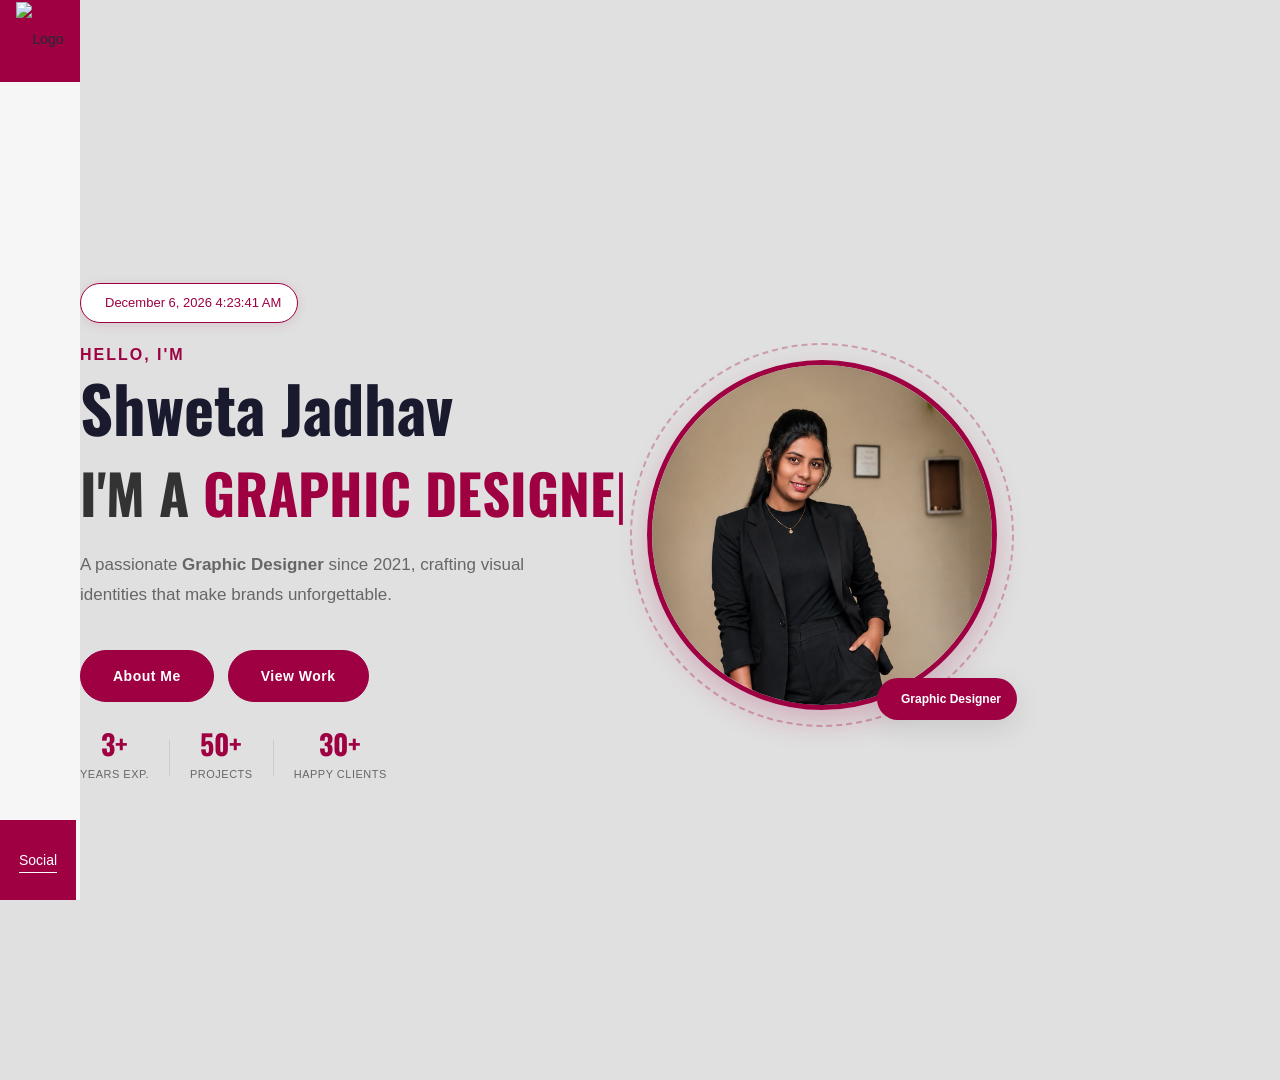
==== index.html @ 6182f6b3 "Update portfolio to v2.0 design" ====
<!DOCTYPE html>
<html lang="en">

<head>
    <meta charset="utf-8">
    <meta name="viewport" content="width=device-width, initial-scale=1">
    <title>Shweta Jadhav | Graphic Designer</title>
    <meta name="description" content="Shweta Jadhav - Professional Graphic Designer specializing in logo design, branding, and print materials. Based in Pune, Maharashtra.">

    <!-- Bootstrap -->
    <link rel="stylesheet" href="css/bootstrap.min.css">

    <!-- Font Awesome -->
    <link rel="stylesheet" href="css/fontawesome.min.css">

    <!-- Default -->
    <link rel="stylesheet" href="css/default.css">

    <!-- Style -->
    <link rel="stylesheet" href="css/style.css">

    <!-- v2 enhancements -->
    <link rel="stylesheet" href="css/v2.css">
</head>

<body>

    <div id="main-wrapper">
        <header>
            <!-- Side Nav Start -->
            <nav class="side-nav">
               
                <div class="container">
                         <!-- Logo Btn Start -->
                         <div class="logo-btn">
                            <!-- Logo Start -->
                            <div class="logo">
                                <a href="index.html"><img src="img/logo/logo2.png" alt="Logo"></a>
                            </div>
                            <!-- Logo End -->
                            <!-- Manu Btn Start -->
                            <button class="manu-btn" id="menuToggle" aria-label="Toggle menu">
                                <span></span>
                                <span></span>
                                <span></span>
                            </button>
                            <!-- Manu Btn End -->
                        </div>
                        <!-- Logo Btn End -->
                    <!-- Main Manu Start -->
                    <div class="main-manu">
                        <div class="overlay"></div>
                        <ul>
                            <li>
                                <a href="index.html" class="active" title="Home"><i class="fas fa-home"></i>
                                    <span>Home</span>
                                </a>
                            </li>
                            <li>
                                <a href="portfolio.html" title="Portfolio"><i class="fas fa-briefcase"></i>
                                    <span>Portfolio</span>
                                </a>
                            </li>
                            <li>
                                <a href="about.html" title="About"><i class="fas fa-file-invoice"></i>
                                    <span>About</span>
                                </a>
                            </li>
                        
                            <li>
                                <a href="services.html" title="Services"><i class="fas fa-th"></i>
                                    <span>Services</span>
                                </a>
                            </li>
                        
                            <li>
                                <a href="contact.html" title="Contact"><i class="fas fa-phone-alt"></i>
                                    <span>Contact</span>
                                </a>
                            </li>
                        </ul>
                    </div>
                    <!-- Main Manu End -->
                    <!-- Social Item Start -->
                    <div class="social-item">
                        <span class="social-title">Social</span>
                        <ul>
                            <li><a href="https://www.linkedin.com" target="_blank" title="LinkedIn"><i class="fab fa-linkedin-in"></i></a></li>
                            <li><a href="https://www.pinterest.com" target="_blank" title="Pinterest"><i class="fab fa-pinterest-p"></i></a></li>
                            <li><a href="https://www.behance.net/shwetajadhav11" target="_blank" title="Behance"><i class="fab fa-behance"></i></a></li>
                            <li><a href="https://www.facebook.com" target="_blank" title="Facebook"><i class="fab fa-facebook-f"></i></a></li>
                        </ul>
                    </div>
                    <!-- Social Item End -->
                </div>
            </nav>
            <!-- Side Nav End -->
        </header>
        <main>
            <!-- Banner Start -->
            <section class="banner">
                <div class="container">
                    <div class="row align-items-center">
                        <div class="col-lg-7 order-last order-lg-first">
                            <div class="banner-text v2-banner-text">
                                <!-- Live date/time -->
                                <div class="v2-datetime-badge">
                                    <i class="far fa-clock"></i>
                                    <span id="dateTime"></span>
                                </div>
                                <p class="v2-greeting">Hello, I'm</p>
                                <h1 class="v2-name">Shweta Jadhav</h1>
                                <h2 class="v2-tagline">
                                    I'm a <span id="typed-text" class="v2-typed"></span><span class="v2-cursor">|</span>
                                </h2>
                                <p class="des-text v2-desc">
                                    A passionate <strong>Graphic Designer</strong> since 2021, crafting visual identities that make brands unforgettable.
                                </p>
                                <div class="v2-hero-btns">
                                    <a href="about.html" class="btn-anime v2-btn-primary">About Me</a>
                                    <a href="portfolio.html" class="btn-anime v2-btn-primary">View Work</a>
                                </div>
                                <!-- Quick Stats -->
                                <div class="v2-stats">
                                    <div class="v2-stat">
                                        <span class="v2-stat-num">3+</span>
                                        <span class="v2-stat-label">Years Exp.</span>
                                    </div>
                                    <div class="v2-stat-divider"></div>
                                    <div class="v2-stat">
                                        <span class="v2-stat-num">50+</span>
                                        <span class="v2-stat-label">Projects</span>
                                    </div>
                                    <div class="v2-stat-divider"></div>
                                    <div class="v2-stat">
                                        <span class="v2-stat-num">30+</span>
                                        <span class="v2-stat-label">Happy Clients</span>
                                    </div>
                                </div>
                            </div>
                        </div>
                        <div class="col-lg-4 order-first order-lg-last offset-lg-1">
                            <div class="v2-profile-wrapper">
                                <div class="v2-profile-ring"></div>
                                <div class="banner-profile">
                                    <img src="img/home/shweta-about-image.png" alt="Shweta Jadhav - Graphic Designer">
                                </div>
                                <div class="v2-profile-badge">
                                    <i class="fas fa-paint-brush"></i>
                                    <span>Graphic Designer</span>
                                </div>
                            </div>
                        </div>
                    </div>
                </div>
            </section>
            <!-- Banner End -->
        </main>
    </div>

    <!-- jQuery -->
    <script src="js/vendor/jquery-3.5.1.min.js"></script>

    <!-- Bootstrap -->
    <script src="js/vendor/bootstrap.min.js"></script>

    <!-- Popper -->
    <script src="js/vendor/popper.min.js"></script>

    <script>
    // Live Date/Time
    function updateDateTime() {
        const now = new Date();
        const options = { day: 'numeric', month: 'long', year: 'numeric' };
        const date = now.toLocaleDateString('en-US', options);
        const time = now.toLocaleTimeString('en-US');
        document.getElementById('dateTime').textContent = date + ' ' + time;
    }
    updateDateTime();
    setInterval(updateDateTime, 1000);

    // Typing Effect
    const roles = ['Graphic Designer', 'Brand Strategist', 'Logo Creator', 'Visual Artist'];
    let roleIndex = 0;
    let charIndex = 0;
    let isDeleting = false;
    const typedEl = document.getElementById('typed-text');

    function typeEffect() {
        const current = roles[roleIndex];
        if (isDeleting) {
            typedEl.textContent = current.substring(0, charIndex - 1);
            charIndex--;
        } else {
            typedEl.textContent = current.substring(0, charIndex + 1);
            charIndex++;
        }

        if (!isDeleting && charIndex === current.length) {
            setTimeout(() => { isDeleting = true; }, 1800);
        } else if (isDeleting && charIndex === 0) {
            isDeleting = false;
            roleIndex = (roleIndex + 1) % roles.length;
        }

        const speed = isDeleting ? 60 : 110;
        setTimeout(typeEffect, speed);
    }
    typeEffect();

    // Entrance animations
    document.addEventListener('DOMContentLoaded', () => {
        document.querySelectorAll('.v2-banner-text > *').forEach((el, i) => {
            el.style.opacity = '0';
            el.style.transform = 'translateY(24px)';
            el.style.transition = `opacity 0.6s ease ${i * 0.1}s, transform 0.6s ease ${i * 0.1}s`;
            setTimeout(() => {
                el.style.opacity = '1';
                el.style.transform = 'translateY(0)';
            }, 100 + i * 100);
        });
    });
    </script>

</body>
</html>
---- css/style.css ----
@charset "utf-8";


/* Google Fonts */

@import url('https://fonts.googleapis.com/css2?family=Oswald:wght@300;400;500;700&amp;family=Poppins:wght@300;400;500;600;700&amp;display=swap');
html {
    overflow-x: hidden;
    padding: 0px;
    margin: 0px
}

body {
    margin: 0;
    padding: 0;
    font-family: 'Poppins', sans-serif;
    font-size: 14px;
    line-height: 26px;
    letter-spacing: 0px;
    word-spacing: 0px;
    word-wrap: break-word;
    background: #E0E0E0;
}

h1,
h2,
h3,
h4,
h5,
h6 {
    margin: 0;
    padding: 0;
    font-family: 'Poppins', sans-serif;
    color: #141414;
}

h1 {
    font-size: 54px;
    line-height: 66px;
}

h2 {
    font-size: 40px;
    line-height: 48px;
}

h3 {
    font-size: 32px;
    line-height: 42px;
}

h4 {
    font-size: 24px;
    line-height: 34px;
}

h5 {
    font-size: 20px;
    line-height: 30px;
}

h6 {
    font-size: 18px;
    line-height: 28px;
    color: #292929;
}

p {
    font-family: 'Poppins', sans-serif;
    font-size: 14px;
    font-weight: 400;
    margin: 0;
    padding: 0;
    line-height: 27px;
    color: #292929;
}

ul,
ol {
    margin: 0;
    padding: 0;
}

ul li,
ol li {
    list-style: none;
}

a,
button,
.btn,
ol li a,
ul li a {
    letter-spacing: 0;
    text-decoration: none;
    outline: none !important;
    cursor: pointer;
    color: #1E2C34;
    -webkit-transition: all 0.4s ease;
    -moz-transition: all 0.4s ease;
    transition: all 0.4s ease;
}




a:focus,
a:hover,
.btn:focus,
.btn:hover,
ol li a:focus,
ol li a:hover,
ul li a:focus,
ul li a:hover {
    outline: none !important;
    text-decoration: none;
    color: #1E2C34;
}

.btn,
.btn:focus,
input,
input:focus {
    outline: none !important;
    -webkit-box-shadow: 0 0 0 .0em rgba(0, 123, 255, .25) !important;
    box-shadow: 0 0 0 .0em rgba(0, 123, 255, .25) !important;
}

::-moz-selection {
    background: #93D681;
    color: #FFFFFF;
    text-shadow: none;
}

::selection {
    background: #93D681;
    color: #FFFFFF;
    text-shadow: none;
}

::-moz-selection {
    background: #93D681;
    color: #FFFFFF;
    text-shadow: none;
}

::-webkit-input-placeholder {
    color: rgb(182, 149, 149);
}

::-moz-placeholder {
    color: #6F6F6F;
    opacity: 1;
}

:-ms-input-placeholder {
    color: #6F6F6F;
}

::-ms-input-placeholder {
    color: #6F6F6F;
}

::placeholder {
    color: #6F6F6F;
}

.nicescroll-rails {
    width: 10px !important;
    opacity: 0.7 !important;
    border: 0px solid #FFFFFF !important;
    background: #F0F0F0 !important;
    -webkit-transition: all 0.2s ease;
    -moz-transition: all 0.2s ease;
    transition: all 0.2s ease;
    -webkit-transition-delay: 0.7s;
    -moz-transition-delay: 0.7s;
    transition-delay: 0.7s;
}

.nicescroll-rails .nicescroll-cursors {
    width: 100% !important;
    opacity: 1 !important;
    border: 0 !important;
    border-radius: 0px !important;
    background: #85DB6D !important;
}

.nicescroll-rails:hover {
    width: 14px !important;
    -webkit-transition-delay: 0s;
    -moz-transition-delay: 0s;
    transition-delay: 0s;
}

.nicescroll-rails .nicescroll-cursors:hover {
    background: #9e0042 !important;
}

.banner-bg,
.banner-bg-fixed {
    width: 100%;
    height: 100vh;
    background-repeat: no-repeat;
    background-size: cover;
}

.banner-bg-fixed {
    background-attachment: fixed !important;
}

.content-center,
.content-left,
.content-right {
    display: -webkit-box;
    display: flex;
    -webkit-box-align: center;
    align-items: center;
    -webkit-box-pack: center;
    justify-content: center;
}

.content-top-center {
    display: -webkit-box;
    display: flex;
    -webkit-box-align: center;
    align-items: center;
}

.content-left {
    -webkit-box-pack: start;
    justify-content: start;
}

.content-right {
    -webkit-box-pack: end;
    justify-content: end;
}

span.green {
    color: #9e0042;
}

h6.space-caps {
    font-weight: 400;
    text-transform: uppercase;
    letter-spacing: 1px;
}

p.des-text {
    font-size: 17px;
    line-height: 30px;
}

section {
    padding: 30px 0px;
}

section .title h2 {
    font-weight: 700;
    color: #292929;
    margin-bottom: 30px;
}

a.btn-anime {
    display: inline-block;
    position: relative;
    font-size: 15px;
    font-weight: 500;
    text-transform: capitalize;
    margin-bottom: -8px;
    border: 0 !important;
    cursor: pointer;
    overflow: hidden;
    z-index: 5;
}

a.btn-anime::before,
a.btn-anime::after {
    position: absolute;
    content: '';
    width: 100px;
    height: 100px;
    border-radius: 50%;
    z-index: -5;
    -webkit-transition: all 0.4s ease;
    -moz-transition: all 0.4s ease;
    transition: all 0.4s ease;
}

a.btn-anime::before {
    left: -43px;
    top: -59px;
}

a.btn-anime::after {
    right: -43px;
    bottom: -59px;
}


/*=====================
    2 Side Nav
=======================*/

header nav.side-nav {
    position: fixed;
    text-align: center;
    width: 80px;
    height: 100%;
    top: 0;
    left: 0;
    background: #F6F6F6;
    z-index: 10;
}

header nav.side-nav .container {
    padding: 0;
}

header .side-nav .logo-btn {
    position: relative;
}

header .side-nav .manu-btn {
    position: absolute;
    top: 15px;
    right: 10px;
    width: 25px;
    height: 20px;
    padding: 0px;
    border: none;
    color: #FFFFFF;
    outline: none;
    display: none;
    background: #FFFFFF;
}

header .side-nav .manu-btn span {
    position: absolute;
    width: 100%;
    height: 2px;
    left: 0;
    background: #9e0042;
    -webkit-transition: all 0.4s ease;
    -moz-transition: all 0.4s ease;
    transition: all 0.4s ease;
}

header .side-nav .manu-btn span.active:nth-child(1) {
    top: 9px;
    transform: rotate(50deg);
}

header .side-nav .manu-btn span.active:nth-child(2) {
    opacity: 0;
}

header .side-nav .manu-btn span.active:nth-child(3) {
    bottom: 9px;
    transform: rotate(-50deg);
}

header .side-nav .manu-btn span:nth-child(1) {
    top: 0;
}

header .side-nav .manu-btn span:nth-child(2) {
    top: 9px;
}

header .side-nav .manu-btn span:nth-child(3) {
    bottom: 0;
}

header .side-nav .logo {
    background: #9e0042;
    padding-top: 2px;
    width: 80px;
    height: 80px;
    line-height: 75px;
    
    
}

header .side-nav .logo a {
    display: block;
}

header .main-manu ul {
    margin-top: 50px;
}

header .main-manu ul li a {
    position: relative;
    display: block;
    color: #292929;
    padding: 8px 0px;
    margin-top: 1px;
    text-transform: capitalize;
    background: transparent;
}

header .main-manu ul li:first-child a {
    margin-top: 0px;
}

header .main-manu ul li a.active,
header .main-manu ul li a:hover {
    color: #9e0042;
}

header .main-manu span {
    position: absolute;
    left: 80px;
    margin-left: 2px;
    padding: 0px 5px 0px 10px;
    color: #FFFFFF;
    background: #9e0042;
    clip-path: polygon(100% 0%, 100% 53%, 100% 100%, 10% 100%, 0% 50%, 10% 0);
    -webkit-transform: translateX(20px);
    -moz-transform: translateX(20px);
    transform: translateX(20px);
    opacity: 0;
    visibility: hidden;
    -webkit-transition-delay: 0.3s;
    -moz-transition-delay: 0.3s;
    transition-delay: 0.3s;
    -webkit-transition: all 0.4s ease;
    -moz-transition: all 0.4s ease;
    transition: all 0.4s ease;
}

header .main-manu ul li a:hover span {
    -webkit-transform: translateX(0px);
    -moz-transform: translateX(0px);
    transform: translateX(0px);
    opacity: 1;
    visibility: visible;
}

header .social-item .social-title {
    position: relative;
    display: inline-block;
    font-size: 14px;
}

header .social-item .social-title::before {
    position: absolute;
    content: '';
    width: 100%;
    height: 1px;
    left: 0;
    bottom: 0;
    background: #FFFFFF;
}

header .social-item {
    position: fixed;
    cursor: pointer;
    bottom: 0;
    left: 0;
    padding: 27px 19px;
    color: #FFFFFF;
    background: #9e0042;
}

header .social-item ul {
    position: absolute;
    width: 250px;
    padding: 20px;
    top: 0;
    left: 80px;
    background: #F6F6F6;
    border-radius: 0px 50px 50px 0px;
    opacity: 0;
    visibility: hidden;
    -webkit-transition: all 0.4s ease;
    -moz-transition: all 0.4s ease;
    transition: all 0.4s ease;
}

header .social-item:hover ul {
    opacity: 1;
    visibility: visible;
}

header .social-item ul li {
    display: inline-block;
    margin-right: 10px;
}

header .social-item ul li:last-child {
    margin-right: 0px;
}

header .social-item ul li a {
    display: inline-block;
    width: 40px;
    height: 40px;
    font-size: 13px;
    color: #292929;
    line-height: 40px;
    border-radius: 30px;
    background: #FFFFFF;
}

header .social-item ul li a:hover {
    color: #9e0042;
}

.overlay {
    position: fixed !important;
    width: 100%;
    height: 100%;
    top: 50px;
    left: 0;
    opacity: 0;
    visibility: hidden;
    background: #292929 !important;
}

.overlay.active {
    opacity: 0.8;
    visibility: visible;
}

main {
    margin-left: 80px;
    z-index: 8;
}


/*=====================
    3 Banner
=======================*/

.banner {
    padding: 0;
}

.banner .container>.row {
    min-height: 100vh;
    height: auto;
    padding: 80px 0;
    display: -webkit-box;
    display: flex;
    -webkit-box-align: center;
    align-items: center;
}

.banner .banner-text h6 {
    margin-bottom: 30px;
}

.banner .banner-text h6 span.dash {
    position: relative;
    display: inline-block;
    text-transform: capitalize;
    padding-bottom: 15px;
}

.banner .banner-text h6 span.dash::before {
    position: absolute;
    content: '';
    left: 0;
    bottom: 0;
    width: 85%;
    height: 2px;
    background: #9e0042;
}

.banner .banner-text h2 {
    font-family: 'Oswald', sans-serif;
    font-weight: 700;
    text-transform: uppercase;
    font-size: 55px;
    line-height: 75px;
    margin-bottom: 20px;
}

.banner .banner-text p.des-text {
    margin-bottom: 0px;
}

.banner .banner-text a {
    padding: 10px 45px;
    color: #FFFFFF;
    margin-top: 40px;
    font-weight: 500;
    border: 1px solid #9e0042 !important;
    background: #9e0042;
    z-index: 5;
}

.banner .banner-text a::before,
.banner .banner-text a::after {
    -webkit-transform: scale(2);
    -moz-transform: scale(2);
    transform: scale(2);
    background: #9e0042;
}

.banner .banner-text a:hover {
    background: transparent;
    color: #9e0042;
}

.banner .banner-text a:hover::before,
.banner .banner-text a:hover::after {
    -webkit-transform: scale(0);
    -moz-transform: scale(0);
    transform: scale(0);
}

.banner .banner-profile {
    width: 100%;
    max-width: 360px;
    aspect-ratio: 1 / 1;
    height: auto;
    margin: 0 auto;
    overflow: hidden;
    border-radius: 50%;
    border: 5px solid #9e0042;
    box-shadow: 0 12px 30px rgba(158, 0, 66, 0.22);
}

.banner .banner-profile img {
    width: 100%;
    height: 100%;
    object-fit: cover;
    object-position: center 20%;
}


/*=====================
    4 Portfolio
=======================*/

.portfolio .portfolio-demo-btn {
    padding-bottom: 30px;
}

.portfolio-demo-btn button {
    position: relative;
    border: 0;
    padding: 15px 40px;
    font-weight: 500;
    text-transform: capitalize;
    color: #383838;
    border-radius: 5px;
    margin-right: 15px;
    cursor: pointer;
    overflow: hidden;
    background: #FFFFFF;
    z-index: 5;
}

.portfolio-demo-btn button:last-child {
    margin-right: 0px;
}

.portfolio-demo-btn button::before,
.portfolio-demo-btn button::after {
    position: absolute;
    content: '';
    width: 100px;
    height: 100px;
    border-radius: 50%;
    -webkit-transform: scale(0);
    -moz-transform: scale(0);
    transform: scale(0);
    background: #9e0042;
    z-index: -5;
    -webkit-transition: all 0.4s ease;
    -moz-transition: all 0.4s ease;
    transition: all 0.4s ease;
}

.portfolio-demo-btn button::before {
    left: -43px;
    top: -59px;
}

.portfolio-demo-btn button::after {
    right: -43px;
    bottom: -59px;
}

.portfolio-demo-btn button.active,
.portfolio-demo-btn button:hover {
    background: #9e0042;
    color: #FFFFFF;
}

.portfolio-demo-btn button:hover::before,
.portfolio-demo-btn button .active::before,
.portfolio-demo-btn button:hover::after,
.portfolio-demo-btn button .activer::after {
    -webkit-transform: scale(2);
    -moz-transform: scale(2);
    transform: scale(2);
}

.portfolio .portfolio-demo .portfolio-item {
    margin-bottom: 30px;
}

.portfolio .portfolio-demo .portfolio-item a {
    width: 100%;
    display: inline-block;
    border: 2px solid transparent;
    overflow: hidden;
    -webkit-transition: all 0.4s ease;
    -moz-transition: all 0.4s ease;
    transition: all 0.4s ease;
}

.portfolio .portfolio-demo .portfolio-item a:hover {
    border-color: #9e0042;
}

.portfolio .portfolio-demo a img {
    width: 100%;
    -webkit-transform: scale(1);
    -moz-transform: scale(1);
    transform: scale(1);
    filter: grayscale(0);
    -webkit-transition: all 0.4s ease;
    -moz-transition: all 0.4s ease;
    transition: all 0.4s ease;
}

.portfolio .portfolio-demo a:hover img {
    -webkit-transform: scale(1.1);
    -moz-transform: scale(1.1);
    transform: scale(1.1);
    filter: grayscale(60%);
}

.portfolio .portfolio-demo>div:nth-last-child(1),
.portfolio .portfolio-demo>div:nth-last-child(2),
.portfolio .portfolio-demo>div:nth-last-child(3) {
    margin: 0;
}


/*=====================
    5 About
=======================*/

.about .about-profile {
    position: relative;
    margin: 4% 0%;
    z-index: 1;
}

.about .about-profile::before,
.about .about-profile::after {
    display: none;
}


.about .about-profile img,
.about img {
    position: relative;
    width: 100%;
    max-width: 380px;
    height: auto;
    aspect-ratio: 4 / 5;
    object-fit: cover;
    object-position: center 15%;
    border-radius: 20px;
    box-shadow: 0 15px 35px rgba(0, 0, 0, 0.18);
    border: 4px solid #ffffff;
    display: block;
    margin: 0 auto;
}

.about .about-logo {
    position: absolute;
    top: 10%;
    right: -10%;
    width: 30%;
}

.about .about-text {
    padding-left: 30px;
}

.about .about-text h6 strong {
    font-weight: 600;
}

.about .about-text h6 {
    margin-bottom: 30px;
}

.about .about-text p.des-text {
    font-size: 17px;
    line-height: 30px;
}

.about .about-info ul {
    display: inline-block;
    margin-top: 30px;
    margin-right: 50px;
}

.about .about-info ul:nth-child(2) {
    margin-right: 0px;
}

.about .about-info ul li {
    margin-bottom: 20px;
}

.about .about-info ul li:last-child {
    margin-bottom: 0px;
}

.about .about-info li i {
    color: #9e0042;
}

.about .about-info li p {
    display: inline-block;
    margin-left: 10px;
}

.about .about-info span.bash {
    display: inline-block;
    height: 3px;
    width: 80px;
    margin-top: 30px;
    background: #9e0042;
}

.about .about-social {
    margin-top: 30px;
}

.about .about-social li {
    display: inline-block;
}

.about .about-social li a {
    display: inline-block;
    width: 50px;
    height: 50px;
    font-size: 20px;
    text-align: center;
    line-height: 50px;
    border-radius: 5px;
    margin-right: 15px;
    background: #FFFFFF;
}

.about .about-social li:last-child a {
    margin-right: 0px;
}

.about .about-social li a.venobox {
    width: 95px;
    border-top-right-radius: 30px;
    border-bottom-right-radius: 30px;
    text-transform: uppercase;
    font-size: 16px;
}

.about .about-social li .venobox i {
    margin-left: 10px;
    color: #9e0042;
    -webkit-transform: scale(1.5);
    -moz-transform: scale(1.5);
    transform: scale(1.5);
    -webkit-transition: all 0.4s ease;
    -moz-transition: all 0.4s ease;
    transition: all 0.4s ease;
}

.about .about-social li .venobox:hover i {
    color: #FFFFFF;
}

.about .about-social li a:hover {
    color: #FFFFFF;
    background: #9e0042;
}

.about .about-cv a {
    padding: 10px 45px;
    color: #FFFFFF;
    margin-top: 40px;
    border: 1px solid #9e0042 !important;
    background: #9e0042;
    z-index: 5;
}

.about .about-cv a::before,
.about .about-cv a::after {
    -webkit-transform: scale(2);
    -moz-transform: scale(2);
    transform: scale(2);
    background: #9e0042;
}

.about .about-cv a:hover {
    background: transparent;
    color: #9e0042;
}

.about .about-cv a:hover::before,
.about .about-cv a:hover::after {
    -webkit-transform: scale(0);
    -moz-transform: scale(0);
    transform: scale(0);
}


/*=====================
    6 Resume
=======================*/

.resume .resume-tab ul {
    margin-bottom: 30px;
    border-bottom: 0;
}

.resume .resume-tab li a {
    padding: 15px 40px;
    color: #383838;
    margin-right: 15px;
    border-radius: 5px;
    background: #FFFFFF;
    z-index: 5;
}

.resume .resume-tab li a::before,
.resume .resume-tab li a::after {
    background: #9e0042;
    -webkit-transform: scale(0);
    -moz-transform: scale(0);
    transform: scale(0);
}

.resume .resume-tab li a.active,
.resume .resume-tab li a:hover {
    background: #9e0042;
    color: #FFFFFF;
}

.resume .resume-tab li a:hover::before,
.resume .resume-tab li a .active::before,
.resume .resume-tab li a:hover::after,
.resume .resume-tab li a .activer::after {
    -webkit-transform: scale(2);
    -moz-transform: scale(2);
    transform: scale(2);
}

.resume .tab-content .card {
    padding: 30px;
    margin-bottom: 30px;
    background: #FFFFFF;
}

.resume .row>div:nth-last-child(1) .card,
.resume .row>div:nth-last-child(2) .card,
.resume .row>div:nth-last-child(3) .card {
    margin-bottom: 0px;
}

.resume .tab-content .card-body {
    padding: 0;
}

.resume .card-body .resume-icon i {
    font-size: 40px;
    color: #9e0042;
    margin-bottom: 20px;
}

.resume .card-body h5 {
    font-size: 17px;
    font-weight: 600;
    text-transform: uppercase;
}

.resume .card-body h6 {
    font-size: 13px;
    line-height: 25px;
    margin: 10px 0px;
}

.resume .card-body p {
    font-size: 12px;
}

.resume .card-body .resume-progres {
    overflow-y: visible;
    overflow-x: hidden;
}

.resume .card-body .progress {
    margin: 20px 0px;
    padding-right: 20px;
    border-radius: 0;
    height: 15px;
    background: #E0E0E0;
    overflow: visible;
}

.resume .card-body .progress-bar {
    position: relative;
    overflow: visible;
    border-radius: 0px 50px 50px 0px;
    background-color: #9e0042;
}

.resume .progress-bar .pur-count {
    position: absolute;
    width: 40px;
    height: 40px;
    right: -20px;
    color: #2D2D2D;
    font-size: 12px;
    font-weight: 500;
    text-align: center;
    line-height: 40px;
    border-radius: 50px;
    box-shadow: 0px 0px 6px 1px #D4D4D4;
    background: #FFFFFF;
}


/*=====================
    7 Services
=======================*/

.services .title p {
    margin-bottom: 30px;
}

.services .card {
    position: relative;
    cursor: pointer;
    padding: 25px 20px;
    margin-bottom: 30px;
}

.services .card::before {
    position: absolute;
    content: '';
    left: 0;
    bottom: 0;
    height: 2px;
    width: 100%;
    background: #9e0042;
    -webkit-transform: scaleX(0);
    -moz-transform: scaleX(0);
    transform: scaleX(0);
    -webkit-transition: all 0.4s ease;
    -moz-transition: all 0.4s ease;
    transition: all 0.4s ease;
}

.services .card:hover::before {
    -webkit-transform: scale(1);
    -moz-transform: scale(1);
    transform: scale(1);
}

.services .row>div:nth-last-child(1) .card,
.services .row>div:nth-last-child(2) .card,
.services .row>div:nth-last-child(3) .card {
    margin-bottom: 0px;
}

.services .card .card-body {
    padding: 0;
    text-align: center;
}

.services .card-body .services-icon i {
    font-size: 30px;
    color: #9e0042;
    margin-bottom: 20px;
}

.services .card-body h4 {
    font-weight: 600;
    text-transform: capitalize;
    margin-bottom: 20px;
}


/*=====================
    8 Blog
=======================*/

.blog .title p {
    margin-bottom: 30px;
}

.blog .card {
    cursor: pointer;
    margin-bottom: 30px;
    border-radius: 0;
    background: #F6F6F6;
}

.blog .row>div:nth-last-child(1) .card,
.blog .row>div:nth-last-child(2) .card,
.blog .row>div:nth-last-child(3) .card {
    margin-bottom: 0px;
}

.blog .blog-img {
    margin: 10px;
    overflow: hidden;
}

.blog .blog-img img {
    width: 100%;
    -webkit-transform: scale(1);
    -moz-transform: scale(1);
    transform: scale(1);
    -webkit-transition: all 0.4s ease;
    -moz-transition: all 0.4s ease;
    transition: all 0.4s ease;
}

.blog .card:hover img {
    -webkit-transform: scale(1.1);
    -moz-transform: scale(1.1);
    transform: scale(1.1);
}

.blog .card-body {
    padding-bottom: 0;
}

.blog .card-body span {
    display: inline-block;
    font-size: 15px;
    margin-bottom: 15px;
}

.blog .card-body h4 {
    font-size: 20px;
    font-weight: 500;
    margin-bottom: 20px;
}

.blog .card-body p {
    font-size: 16px;
    margin-bottom: 20px;
}

.blog .card-body a {
    padding: 10px 30px;
    font-size: 15px;
    color: #9e0042;
    margin-bottom: -8px;
    background: #FFFFFF;
    z-index: 5;
    box-shadow: 0px 0px 10px 2px rgba(212, 212, 212, 0.507);
}

.blog .card-body a::before,
.blog .card-body a::after {
    -webkit-transform: scale(0);
    -moz-transform: scale(0);
    transform: scale(0);
    background: #9e0042;
}

.blog .card-body a:hover {
    background: #9e0042;
    color: #FFFFFF;
}

.blog .card-body a:hover::before,
.blog .card-body a:hover::after {
    -webkit-transform: scale(2);
    -moz-transform: scale(2);
    transform: scale(2);
}

.blog .card-body a i {
    margin-left: 10px;
}


/*=====================
    9 Contact
=======================*/
.contact-section {
    padding: 60px 20px;
    
    font-family: 'Poppins', sans-serif;
    text-align: center;
}

.contact-header h2 {
    font-size: 36px;
    margin-bottom: 10px;
    color: #1c3d24;
}

.contact-header p {
    font-size: 16px;
    color: #4a5d4d;
    margin-bottom: 40px;
}

.contact-cards {
    display: flex;
    flex-wrap: wrap;
    justify-content: center;
    gap: 30px;
}

.contact-card {
    background-color: white;
    padding: 25px;
    border-radius: 12px;
    width: 250px;
    box-shadow: 0 8px 20px rgba(0,0,0,0.08);
    transition: transform 0.3s, box-shadow 0.3s;
}

.contact-card:hover {
    transform: translateY(-6px);
    box-shadow: 0 12px 25px rgba(0,0,0,0.12);
}

.contact-card i {
    font-size: 32px;
    color: #9e0042;
    margin-bottom: 15px;
}

.contact-card h4 {
    font-size: 18px;
    color: #1a311d;
    margin-bottom: 8px;
}

.contact-card p {
    font-size: 15px;
    color: #4d654f;
}

.cta-box {
    margin-top: 40px;
}

.btn-cta {
    display: inline-block;
    padding: 12px 30px;
    background-color: #9e0042;
    color: white;
    font-size: 16px;
    border-radius: 8px;
    text-decoration: none;
    transition: background 0.3s, transform 0.2s;
}

.btn-cta:hover {
    background-color: #9e0042;
    transform: scale(1.05);
}

/* Comprehensive Responsive Adjustments to match screenshot */
@media (max-width: 991px) {
    .banner .container>.row {
        min-height: auto;
        padding: 50px 15px 40px 15px;
    }
    
    .banner .banner-text h2 {
        font-size: 42px;
        line-height: 52px;
        text-transform: uppercase;
        font-weight: 800;
        margin-top: 15px;
        margin-bottom: 20px;
    }

    .banner .banner-text h6.space-caps {
        font-size: 15px;
        line-height: 24px;
        text-transform: uppercase;
        letter-spacing: 1px;
        margin-top: 15px;
        margin-bottom: 15px;
    }

    .banner .banner-profile {
        width: 100%;
        max-width: 340px;
        margin: 0 auto 25px auto;
        border: 5px solid #9e0042 !important;
        box-shadow: 0 12px 30px rgba(158, 0, 66, 0.22) !important;
    }
    
    .about .about-text {
        padding-left: 0;
        margin-top: 30px;
    }
    
    .about .about-profile {
        display: flex;
        justify-content: center;
        margin-bottom: 25px;
    }
}

@media (max-width: 576px) {
    .banner .container>.row {
        padding: 30px 10px 30px 10px;
    }

    .banner .banner-text h2 {
        font-size: 34px;
        line-height: 42px;
        letter-spacing: 0.5px;
    }

    .banner .banner-text h6.space-caps {
        font-size: 13px;
        line-height: 20px;
    }

    .banner .banner-profile {
        width: 100%;
        max-width: 310px;
        margin: 0 auto 20px auto;
        border: 4px solid #9e0042 !important;
        box-shadow: 0 10px 25px rgba(158, 0, 66, 0.2) !important;
    }

    .about .about-profile img,
    .about img {
        max-width: 290px;
        border-radius: 16px;
    }
}
---- css/v2.css ----
/* ============================================
   Shweta Portfolio v2.0 — Enhanced Stylesheet
   Same #9e0042 magenta brand colour
   ============================================ */

@import url('https://fonts.googleapis.com/css2?family=Inter:wght@300;400;500;600;700;800;900&family=Oswald:wght@400;500;600;700&display=swap');

/* ────────────────────────────
   CSS Variables
──────────────────────────── */
:root {
    --brand:    #9e0042;
    --brand-dk: #7a0034;
    --brand-lt: #c4005a;
    --brand-bg: rgba(158, 0, 66, 0.08);
    --card-bg:  #ffffff;
    --text:     #1a1a2e;
    --text-muted: #666;
    --radius:   16px;
    --radius-sm: 8px;
    --shadow:   0 8px 30px rgba(0,0,0,0.10);
    --shadow-hover: 0 16px 40px rgba(0,0,0,0.16);
    --transition: all 0.35s cubic-bezier(0.4, 0, 0.2, 1);
}

/* ────────────────────────────
   GLOBAL: sections need top padding
   because sidebar is 80px wide
──────────────────────────── */
.banner,
.v2-about,
.v2-services,
.v2-portfolio,
.v2-contact {
    padding-top: 50px;
    padding-bottom: 60px;
}

/* ────────────────────────────
   BANNER ROW — fix height / padding
──────────────────────────── */
.banner .container > .row {
    min-height: calc(100vh - 50px);
    height: auto;
    padding: 60px 0 60px;
    display: flex;
    align-items: center;
}

/* ────────────────────────────
   SIDE NAV — v2 Polish
──────────────────────────── */
.side-nav ul li a {
    position: relative;
    transition: var(--transition);
}

.side-nav ul li a::before {
    content: '';
    position: absolute;
    left: -8px;
    top: 50%;
    transform: translateY(-50%) scaleY(0);
    width: 3px;
    height: 70%;
    background: var(--brand);
    border-radius: 3px;
    transition: transform 0.25s ease;
}

.side-nav ul li a:hover::before,
.side-nav ul li a.active::before {
    transform: translateY(-50%) scaleY(1);
}

.side-nav ul li a i {
    transition: var(--transition);
}

.side-nav ul li a:hover i,
.side-nav ul li a.active i {
    color: var(--brand);
    transform: scale(1.15);
}

.social-item ul li a {
    transition: var(--transition);
}

.social-item ul li a:hover {
    color: var(--brand);
    transform: translateY(-3px);
}

/* ────────────────────────────
   HOME — Banner v2 Text
──────────────────────────── */

/* DateTime badge */
.v2-datetime-badge {
    display: inline-flex;
    align-items: center;
    gap: 8px;
    background: var(--card-bg);
    border: 1.5px solid var(--brand);
    color: var(--brand);
    padding: 6px 16px;
    border-radius: 50px;
    font-size: 13px;
    font-weight: 500;
    margin-bottom: 18px;
    box-shadow: 0 2px 12px rgba(158,0,66,0.12);
}

/* Greeting */
.v2-greeting {
    font-size: 16px;
    font-weight: 600;
    color: var(--brand);
    margin-bottom: 4px;
    letter-spacing: 2px;
    text-transform: uppercase;
}

/* Name */
.v2-name {
    font-family: 'Oswald', sans-serif;
    font-size: clamp(38px, 5vw, 64px);
    font-weight: 700;
    color: var(--text);
    line-height: 1.1;
    margin-bottom: 12px;
}

/* Tagline with typing */
.v2-tagline {
    font-family: 'Inter', sans-serif;
    font-size: clamp(18px, 2.8vw, 26px);
    font-weight: 600;
    color: #333;
    margin-bottom: 18px;
}

.v2-typed {
    color: var(--brand);
}

.v2-cursor {
    color: var(--brand);
    animation: blink 0.75s step-end infinite;
    font-weight: 300;
}

@keyframes blink {
    0%, 100% { opacity: 1; }
    50%       { opacity: 0; }
}

/* Description */
.v2-desc {
    font-size: 14.5px;
    color: var(--text-muted);
    max-width: 460px;
    margin-bottom: 28px;
    line-height: 1.8;
}

/* CTA Buttons */
.v2-hero-btns {
    display: flex;
    flex-wrap: wrap;
    gap: 14px;
    margin-bottom: 36px;
    align-items: center;
}

.v2-btn-primary {
    background: var(--brand) !important;
    color: #fff !important;
    border: 2px solid var(--brand) !important;
    padding: 12px 32px !important;
    border-radius: 50px !important;
    font-weight: 600 !important;
    font-size: 14px !important;
    letter-spacing: 0.5px;
    transition: var(--transition) !important;
    text-decoration: none;
    display: inline-flex;
    align-items: center;
    gap: 8px;
}

.v2-btn-primary:hover {
    background: var(--brand-dk) !important;
    border-color: var(--brand-dk) !important;
    transform: translateY(-2px);
    box-shadow: 0 8px 20px rgba(158,0,66,0.3);
    color: #fff !important;
}

.v2-btn-outline {
    background: transparent;
    color: var(--brand);
    border: 2px solid var(--brand);
    padding: 12px 32px;
    border-radius: 50px;
    font-weight: 600;
    font-size: 14px;
    letter-spacing: 0.5px;
    transition: var(--transition);
    text-decoration: none;
    display: inline-flex;
    align-items: center;
    gap: 8px;
}

.v2-btn-outline:hover {
    background: var(--brand);
    color: #fff;
    transform: translateY(-2px);
    box-shadow: 0 8px 20px rgba(158,0,66,0.25);
}

/* Stats row */
.v2-stats {
    display: flex;
    align-items: center;
    flex-wrap: wrap;
    gap: 0;
}

.v2-stat {
    display: flex;
    flex-direction: column;
    align-items: center;
    padding: 0 20px;
}

.v2-stat:first-child {
    padding-left: 0;
}

.v2-stat-num {
    font-family: 'Oswald', sans-serif;
    font-size: 28px;
    font-weight: 700;
    color: var(--brand);
    line-height: 1;
}

.v2-stat-label {
    font-size: 11px;
    color: var(--text-muted);
    text-transform: uppercase;
    letter-spacing: 0.5px;
    margin-top: 3px;
    white-space: nowrap;
}

.v2-stat-divider {
    width: 1px;
    height: 36px;
    background: #ccc;
    flex-shrink: 0;
}

/* ────────────────────────────
   PROFILE wrapper
──────────────────────────── */
.v2-profile-wrapper {
    position: relative;
    display: flex;
    justify-content: center;
    align-items: center;
    padding: 30px 20px;
}

.v2-profile-ring {
    position: absolute;
    width: 100%;
    max-width: 380px;
    aspect-ratio: 1/1;
    border-radius: 50%;
    border: 2px dashed rgba(158,0,66,0.3);
    animation: spin 18s linear infinite;
    pointer-events: none;
}

@keyframes spin {
    from { transform: rotate(0deg); }
    to   { transform: rotate(360deg); }
}

/* Profile image circle */
.v2-profile-wrapper .banner-profile {
    width: 100%;
    max-width: 340px;
    aspect-ratio: 1 / 1;
    height: auto;
    border-radius: 50%;
    border: 5px solid var(--brand);
    box-shadow: 0 12px 30px rgba(158,0,66,0.22);
    overflow: hidden;
    position: relative;
    z-index: 1;
}

.v2-profile-wrapper .banner-profile img {
    width: 100%;
    height: 100%;
    object-fit: cover;
    object-position: center 20%;
}

/* Profile badge */
.v2-profile-badge {
    position: absolute;
    bottom: 20px;
    right: 0;
    background: var(--brand);
    color: #fff;
    border-radius: 50px;
    padding: 8px 16px;
    display: flex;
    align-items: center;
    gap: 8px;
    font-size: 12px;
    font-weight: 600;
    box-shadow: var(--shadow);
    white-space: nowrap;
    z-index: 2;
}

.v2-profile-badge i {
    font-size: 13px;
}

/* ────────────────────────────
   PAGE HEADER (shared)
──────────────────────────── */
.v2-page-header {
    text-align: center;
    margin-bottom: 50px;
}

.v2-section-tag {
    display: inline-block;
    background: var(--brand-bg);
    color: var(--brand);
    border: 1px solid rgba(158,0,66,0.25);
    padding: 5px 18px;
    border-radius: 50px;
    font-size: 12px;
    font-weight: 600;
    text-transform: uppercase;
    letter-spacing: 1.5px;
    margin-bottom: 12px;
}

.v2-page-header h2 {
    font-family: 'Oswald', sans-serif;
    font-size: clamp(32px, 5vw, 48px);
    font-weight: 700;
    color: var(--text);
    margin-bottom: 14px;
}

.v2-title-line {
    width: 60px;
    height: 4px;
    background: var(--brand);
    border-radius: 2px;
    margin: 0 auto 18px;
}

.v2-page-desc {
    max-width: 540px;
    margin: 0 auto;
    color: var(--text-muted);
    font-size: 15px;
    line-height: 1.75;
}

/* ────────────────────────────
   ABOUT v2
──────────────────────────── */
.v2-about-profile {
    position: relative;
    display: flex;
    justify-content: center;
    margin-bottom: 30px;
}

.v2-about-profile img {
    width: 100%;
    max-width: 380px;
    height: auto;
    aspect-ratio: 4/5;
    object-fit: cover;
    object-position: center 15%;
    border-radius: var(--radius);
    box-shadow: var(--shadow);
    border: 4px solid #fff;
    display: block;
}

.v2-exp-badge {
    position: absolute;
    bottom: 16px;
    right: 10px;
    background: var(--brand);
    color: #fff;
    border-radius: var(--radius-sm);
    padding: 12px 16px;
    text-align: center;
    line-height: 1.2;
    box-shadow: var(--shadow);
}

.v2-exp-badge strong {
    display: block;
    font-family: 'Oswald', sans-serif;
    font-size: 26px;
    font-weight: 700;
}

.v2-exp-badge span {
    font-size: 11px;
    opacity: 0.9;
}

.v2-about-name {
    font-family: 'Oswald', sans-serif;
    font-size: clamp(26px, 4vw, 36px);
    font-weight: 700;
    color: var(--text);
    margin-bottom: 4px;
}

.v2-about-role {
    color: var(--brand);
    font-weight: 600;
    font-size: 15px;
    letter-spacing: 0.5px;
    margin-bottom: 16px;
}

.v2-about-text .des-text {
    margin-bottom: 28px;
    color: var(--text-muted);
    line-height: 1.8;
}

/* Info grid */
.v2-info-grid {
    display: grid;
    grid-template-columns: 1fr 1fr;
    gap: 12px;
    margin-bottom: 28px;
}

.v2-info-item {
    display: flex;
    align-items: flex-start;
    gap: 12px;
    background: var(--card-bg);
    padding: 12px 14px;
    border-radius: var(--radius-sm);
    border-left: 3px solid var(--brand);
    box-shadow: 0 2px 10px rgba(0,0,0,0.05);
    transition: var(--transition);
}

.v2-info-item:hover {
    transform: translateY(-2px);
    box-shadow: var(--shadow);
}

.v2-info-item i {
    color: var(--brand);
    font-size: 16px;
    margin-top: 2px;
    flex-shrink: 0;
}

.v2-info-label {
    display: block;
    font-size: 10px;
    text-transform: uppercase;
    letter-spacing: 1px;
    color: var(--text-muted);
    margin-bottom: 1px;
}

.v2-info-value {
    display: block;
    font-size: 13px;
    font-weight: 600;
    color: var(--text);
    word-break: break-word;
}

/* Skills */
.v2-skills {
    margin-bottom: 24px;
}

.v2-skills-title {
    font-family: 'Oswald', sans-serif;
    font-size: 18px;
    font-weight: 600;
    color: var(--text);
    margin-bottom: 14px;
}

.v2-skill-bar {
    margin-bottom: 14px;
}

.v2-skill-label {
    display: flex;
    justify-content: space-between;
    font-size: 13px;
    font-weight: 600;
    color: var(--text);
    margin-bottom: 5px;
}

.v2-skill-track {
    background: #ddd;
    border-radius: 50px;
    height: 8px;
    overflow: hidden;
}

.v2-skill-fill {
    height: 100%;
    width: 0;
    background: linear-gradient(90deg, var(--brand), var(--brand-lt));
    border-radius: 50px;
    transition: width 1.2s cubic-bezier(0.4, 0, 0.2, 1);
}

/* About social */
.v2-about-social {
    display: flex;
    gap: 10px;
    flex-wrap: wrap;
}

/* ────────────────────────────
   SOCIAL BUTTONS
──────────────────────────── */
.v2-social-btn {
    width: 40px;
    height: 40px;
    display: inline-flex;
    align-items: center;
    justify-content: center;
    border-radius: 50%;
    background: var(--brand-bg);
    color: var(--brand);
    border: 1.5px solid rgba(158,0,66,0.25);
    font-size: 15px;
    transition: var(--transition);
    text-decoration: none;
}

.v2-social-btn:hover {
    background: var(--brand);
    color: #fff;
    border-color: var(--brand);
    transform: translateY(-3px);
    box-shadow: 0 6px 18px rgba(158,0,66,0.3);
}

/* ────────────────────────────
   SERVICES v2
──────────────────────────── */
.v2-services-grid {
    margin-bottom: 0;
}

.v2-service-card {
    background: var(--card-bg);
    border-radius: var(--radius);
    padding: 32px 24px;
    height: 100%;
    box-shadow: var(--shadow);
    transition: var(--transition);
    position: relative;
    overflow: hidden;
    border: 1.5px solid #e8e8e8;
}

.v2-service-card::before {
    content: '';
    position: absolute;
    top: 0;
    left: 0;
    width: 4px;
    height: 100%;
    background: var(--brand);
    border-radius: 4px 0 0 4px;
    transform: scaleY(0);
    transition: transform 0.35s ease;
    transform-origin: bottom;
}

.v2-service-card:hover {
    transform: translateY(-6px);
    box-shadow: var(--shadow-hover);
    border-color: rgba(158,0,66,0.15);
}

.v2-service-card:hover::before {
    transform: scaleY(1);
}

.v2-service-icon {
    width: 56px;
    height: 56px;
    background: var(--brand-bg);
    border-radius: var(--radius-sm);
    display: flex;
    align-items: center;
    justify-content: center;
    margin-bottom: 18px;
    transition: var(--transition);
}

.v2-service-icon i {
    font-size: 22px;
    color: var(--brand);
    transition: var(--transition);
}

.v2-service-card:hover .v2-service-icon {
    background: var(--brand);
}

.v2-service-card:hover .v2-service-icon i {
    color: #fff;
    transform: scale(1.15);
}

.v2-service-card h4 {
    font-family: 'Oswald', sans-serif;
    font-size: 20px;
    font-weight: 600;
    color: var(--text);
    margin-bottom: 10px;
}

.v2-service-card p {
    font-size: 13.5px;
    color: var(--text-muted);
    line-height: 1.7;
    margin-bottom: 16px;
}

.v2-service-tag {
    display: inline-block;
    background: var(--brand-bg);
    color: var(--brand);
    font-size: 11px;
    font-weight: 600;
    padding: 3px 12px;
    border-radius: 50px;
    text-transform: uppercase;
    letter-spacing: 0.8px;
}

/* Services CTA */
.v2-services-cta {
    text-align: center;
    margin-top: 50px;
    padding: 40px;
    background: var(--card-bg);
    border-radius: var(--radius);
    box-shadow: var(--shadow);
}

.v2-services-cta p {
    font-size: 20px;
    font-weight: 600;
    color: var(--text);
    margin-bottom: 20px;
}

/* ────────────────────────────
   CONTACT v2
──────────────────────────── */
.v2-contact-info {
    display: flex;
    flex-direction: column;
    gap: 16px;
}

.v2-contact-card {
    display: flex;
    align-items: center;
    gap: 18px;
    background: var(--card-bg);
    border-radius: var(--radius);
    padding: 20px 22px;
    box-shadow: var(--shadow);
    transition: var(--transition);
    border: 1.5px solid #eee;
}

.v2-contact-card:hover {
    transform: translateX(5px);
    box-shadow: var(--shadow-hover);
    border-color: rgba(158,0,66,0.15);
}

.v2-contact-icon {
    width: 50px;
    height: 50px;
    background: var(--brand);
    border-radius: 50%;
    display: flex;
    align-items: center;
    justify-content: center;
    flex-shrink: 0;
}

.v2-contact-icon i {
    color: #fff;
    font-size: 18px;
}

.v2-contact-card h5 {
    font-size: 14px;
    font-weight: 700;
    color: var(--text);
    margin-bottom: 3px;
    margin: 0 0 3px 0;
}

.v2-contact-card p {
    font-size: 13px;
    color: var(--text-muted);
    margin: 0;
}

.v2-contact-socials {
    background: var(--card-bg);
    border-radius: var(--radius);
    padding: 20px 22px;
    box-shadow: var(--shadow);
    border: 1.5px solid #eee;
}

.v2-social-heading {
    font-size: 12px;
    font-weight: 700;
    text-transform: uppercase;
    letter-spacing: 1px;
    color: var(--text-muted);
    margin-bottom: 14px;
}

.v2-social-row {
    display: flex;
    gap: 10px;
}

/* Contact Form */
.v2-contact-form {
    background: var(--card-bg);
    border-radius: var(--radius);
    padding: 36px 32px;
    box-shadow: var(--shadow);
    border: 1.5px solid #eee;
    height: 100%;
}

/* FIXED: Remove floating label pattern — just clean inputs */
.v2-form-group {
    margin-bottom: 16px;
}

.v2-form-group label {
    display: none; /* hide labels, placeholder is enough */
}

.v2-form-group input,
.v2-form-group textarea {
    width: 100%;
    background: #f7f7f7;
    border: 1.5px solid #e0e0e0;
    border-radius: var(--radius-sm);
    padding: 13px 16px;
    font-size: 14px;
    font-family: 'Poppins', sans-serif;
    color: var(--text);
    transition: var(--transition);
    outline: none;
    resize: none;
    display: block;
}

.v2-form-group input::placeholder,
.v2-form-group textarea::placeholder {
    color: #aaa;
    font-size: 14px;
}

.v2-form-group input:focus,
.v2-form-group textarea:focus {
    border-color: var(--brand);
    background: #fff;
    box-shadow: 0 0 0 3px rgba(158,0,66,0.08);
}

.v2-submit-btn {
    width: 100%;
    justify-content: center;
    gap: 10px;
    padding: 14px 32px !important;
    font-size: 15px !important;
    border-radius: var(--radius-sm) !important;
    display: flex !important;
    align-items: center;
}

.v2-form-success {
    margin-top: 14px;
    color: #2e7d32;
    font-weight: 600;
    font-size: 14px;
    display: flex;
    align-items: center;
    gap: 8px;
    background: #e8f5e9;
    padding: 12px 16px;
    border-radius: var(--radius-sm);
}

/* ────────────────────────────
   PORTFOLIO v2
──────────────────────────── */
.v2-portfolio-filters {
    display: flex;
    justify-content: center;
    flex-wrap: wrap;
    gap: 12px;
    margin-bottom: 40px;
}

.v2-portfolio-filters .btn-filter {
    background: var(--card-bg);
    border: 1.5px solid #e0e0e0;
    color: var(--text-muted);
    padding: 8px 20px;
    border-radius: 50px;
    font-size: 13px;
    font-weight: 600;
    cursor: pointer;
    transition: var(--transition);
    outline: none;
}

.v2-portfolio-filters .btn-filter:hover {
    border-color: var(--brand);
    color: var(--brand);
    transform: translateY(-2px);
    box-shadow: 0 4px 12px rgba(158,0,66,0.1);
}

.v2-portfolio-filters .btn-filter.active {
    background: var(--brand);
    color: #fff;
    border-color: var(--brand);
    box-shadow: 0 6px 16px rgba(158,0,66,0.25);
}

/* ────────────────────────────
   RESPONSIVE BREAKPOINTS
──────────────────────────── */
@media (max-width: 1199px) {
    .v2-profile-wrapper .banner-profile {
        max-width: 300px;
    }
    .v2-profile-ring {
        max-width: 340px;
    }
}

@media (max-width: 991px) {
    .banner .container > .row {
        min-height: auto;
        padding: 40px 0 30px;
    }

    .v2-profile-wrapper {
        margin-bottom: 24px;
        padding: 20px 10px;
    }

    .v2-profile-wrapper .banner-profile {
        max-width: 280px;
    }

    .v2-profile-ring {
        max-width: 316px;
    }

    .v2-profile-badge {
        right: 10px;
        bottom: 12px;
    }

    .v2-desc {
        max-width: 100%;
    }

    .v2-info-grid {
        grid-template-columns: 1fr;
    }

    .v2-about-profile {
        margin-bottom: 32px;
    }

    .v2-contact-form {
        padding: 24px 20px;
        margin-top: 20px;
    }

    .v2-about-text {
        padding-left: 0 !important;
    }
}

@media (max-width: 767px) {
    .banner,
    .v2-about,
    .v2-services,
    .v2-contact {
        padding-top: 32px;
        padding-bottom: 40px;
    }

    .v2-name {
        font-size: 34px;
    }

    .v2-tagline {
        font-size: 19px;
    }

    .v2-hero-btns {
        flex-direction: row;
        align-items: center;
        gap: 10px;
    }

    .v2-btn-primary,
    .v2-btn-outline {
        width: 100%;
        flex: 1;
        justify-content: center;
        padding: 12px 10px !important;
        font-size: 13px !important;
        white-space: nowrap;
    }

    .v2-stats {
        gap: 0;
    }

    .v2-stat {
        padding: 0 12px;
    }

    .v2-stat-num {
        font-size: 22px;
    }

    .v2-stat-label {
        font-size: 10px;
    }

    .v2-stat-divider {
        height: 28px;
    }

    .v2-profile-ring {
        display: none;
    }

    .v2-profile-wrapper .banner-profile {
        max-width: 250px;
    }

    .v2-about-profile img {
        max-width: 280px;
    }

    .v2-exp-badge {
        right: calc(50% - 120px);
        bottom: 10px;
    }

    .v2-contact-form {
        padding: 20px 16px;
    }

    .v2-services-cta {
        padding: 28px 20px;
    }

    .v2-services-cta p {
        font-size: 16px;
    }
}

@media (max-width: 480px) {
    .v2-profile-wrapper .banner-profile {
        max-width: 220px;
    }

    .v2-profile-badge {
        font-size: 11px;
        padding: 6px 12px;
    }

    .v2-exp-badge {
        right: auto;
        left: 50%;
        transform: translateX(-50%);
    }
}
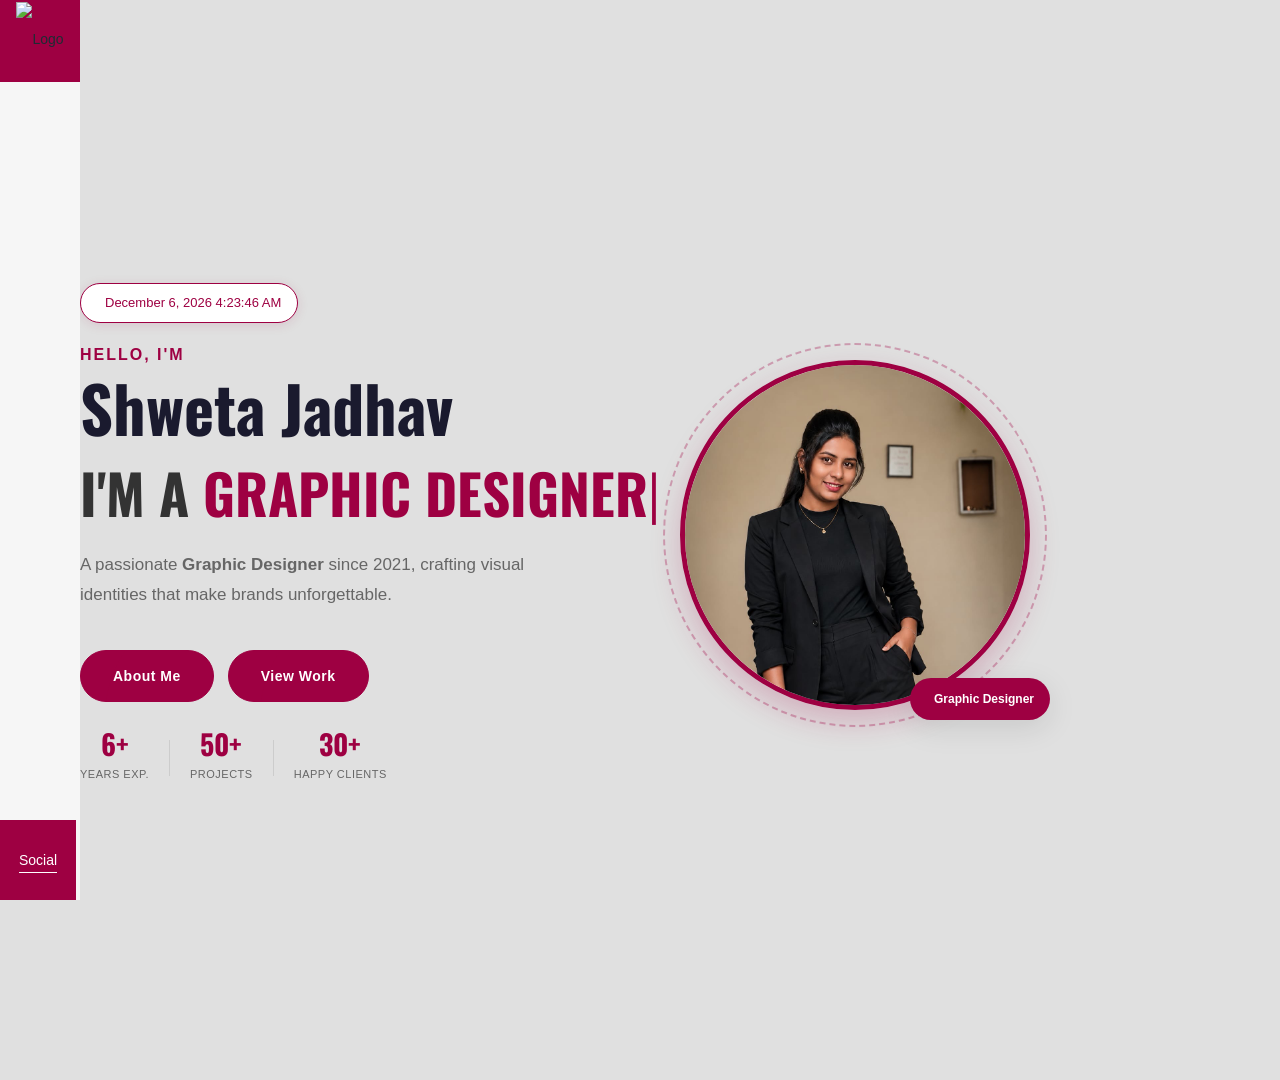
==== commit 9ae1cdd6: "Update text details in V2 design" ====
--- a/index.html
+++ b/index.html
@@ -123,7 +123,7 @@
                                 <!-- Quick Stats -->
                                 <div class="v2-stats">
                                     <div class="v2-stat">
-                                        <span class="v2-stat-num">3+</span>
+                                        <span class="v2-stat-num">6+</span>
                                         <span class="v2-stat-label">Years Exp.</span>
                                     </div>
                                     <div class="v2-stat-divider"></div>
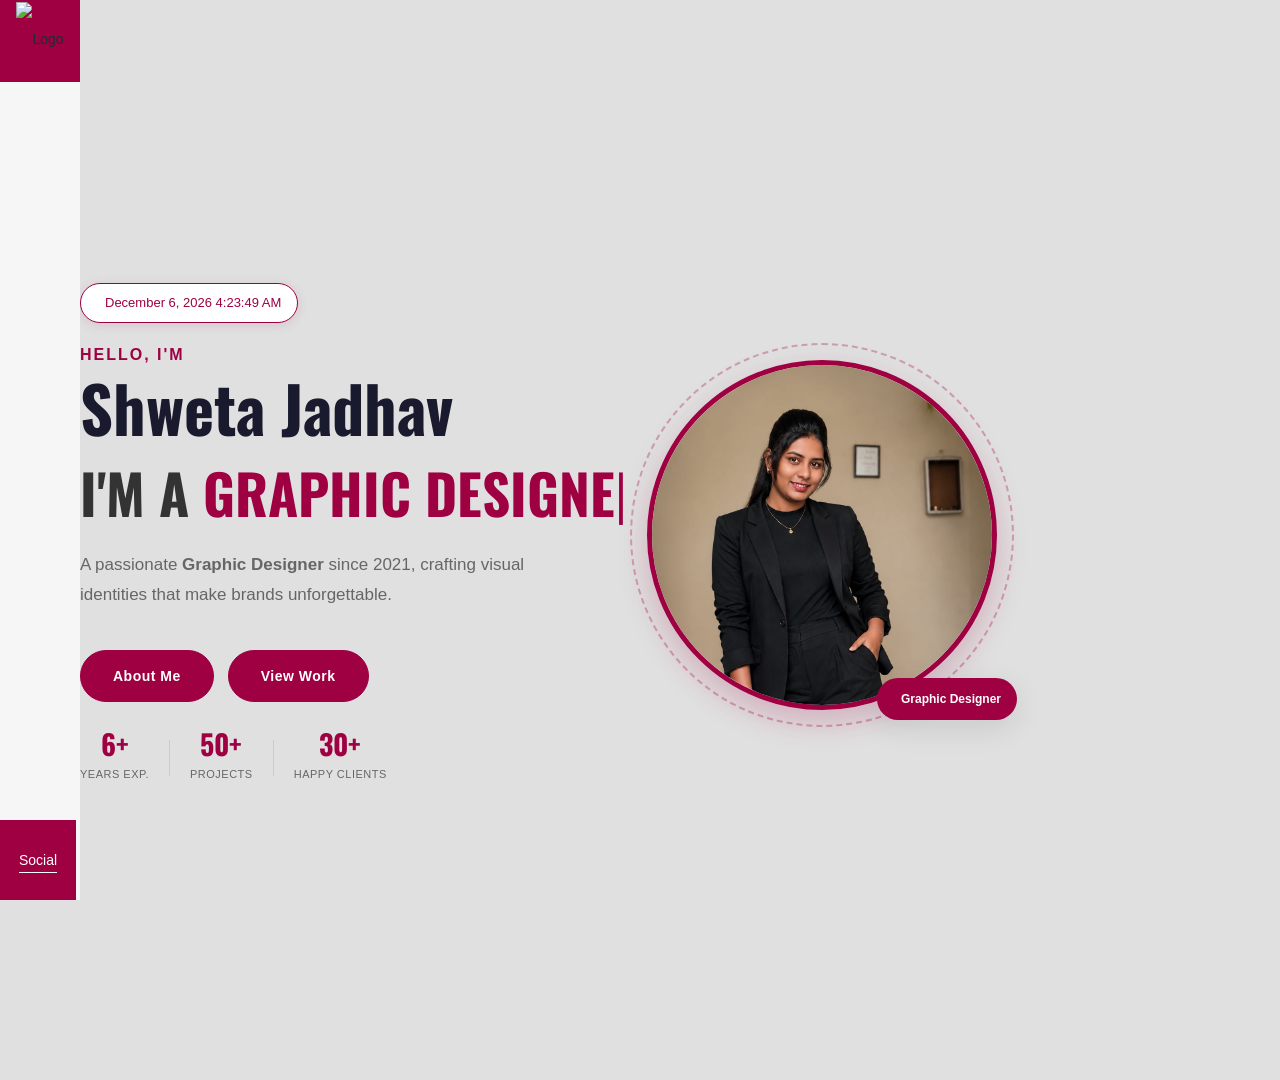
==== commit d6a02828: "Add premium graphic designer style preloader" ====
--- a/index.html
+++ b/index.html
@@ -24,6 +24,15 @@
 </head>
 
 <body>
+
+    <!-- Premium Preloader -->
+    <div id="premium-preloader">
+        <div class="premium-loader-brand">Shweta</div>
+        <div class="premium-loader-bar">
+            <div class="premium-loader-fill"></div>
+        </div>
+    </div>
+
 
     <div id="main-wrapper">
         <header>
@@ -222,5 +231,18 @@
     });
     </script>
 
+
+    <script>
+        window.addEventListener('load', function() {
+            setTimeout(function() {
+                document.body.classList.add('loaded');
+                setTimeout(function() {
+                    var preloader = document.getElementById('premium-preloader');
+                    if (preloader) { preloader.style.display = 'none'; }
+                }, 600);
+            }, 600);
+        });
+    </script>
 </body>
+
 </html>
--- a/css/v2.css
+++ b/css/v2.css
@@ -24,6 +24,83 @@
 }
 
 /* ────────────────────────────
+   PREMIUM PRELOADER
+──────────────────────────── */
+#premium-preloader {
+    position: fixed;
+    top: 0;
+    left: 0;
+    width: 100%;
+    height: 100%;
+    background: var(--card-bg);
+    z-index: 99999;
+    display: flex;
+    justify-content: center;
+    align-items: center;
+    flex-direction: column;
+    transition: opacity 0.6s cubic-bezier(0.8, 0, 0.2, 1);
+}
+
+.premium-loader-brand {
+    font-family: 'Oswald', sans-serif;
+    font-size: 32px;
+    font-weight: 700;
+    color: var(--text);
+    letter-spacing: 4px;
+    text-transform: uppercase;
+    margin-bottom: 24px;
+    position: relative;
+    overflow: hidden;
+}
+
+.premium-loader-brand::after {
+    content: '';
+    position: absolute;
+    top: 0;
+    left: 0;
+    width: 100%;
+    height: 100%;
+    background: var(--card-bg);
+    animation: revealText 1.2s cubic-bezier(0.8, 0, 0.2, 1) forwards;
+}
+
+@keyframes revealText {
+    0% { transform: translateX(0); }
+    100% { transform: translateX(100%); }
+}
+
+.premium-loader-bar {
+    width: 140px;
+    height: 2px;
+    background: rgba(158,0,66,0.15);
+    position: relative;
+    overflow: hidden;
+}
+
+.premium-loader-fill {
+    position: absolute;
+    top: 0;
+    left: 0;
+    height: 100%;
+    width: 100%;
+    background: var(--brand);
+    transform-origin: left;
+    animation: fillBar 1.5s cubic-bezier(0.8, 0, 0.2, 1) infinite;
+}
+
+@keyframes fillBar {
+    0% { transform: scaleX(0); transform-origin: left; }
+    50% { transform: scaleX(1); transform-origin: left; }
+    50.1% { transform: scaleX(1); transform-origin: right; }
+    100% { transform: scaleX(0); transform-origin: right; }
+}
+
+body.loaded #premium-preloader {
+    opacity: 0;
+    pointer-events: none;
+}
+
+/* ────────────────────────────
    GLOBAL: sections need top padding
    because sidebar is 80px wide
 ──────────────────────────── */
@@ -384,6 +461,14 @@
 /* ────────────────────────────
    ABOUT v2
 ──────────────────────────── */
+.v2-about-sticky-wrapper {
+    position: sticky;
+    top: 100px;
+    display: flex;
+    flex-direction: column;
+    align-items: center;
+}
+
 .v2-about-profile {
     position: relative;
     display: flex;
@@ -498,6 +583,59 @@
     font-weight: 600;
     color: var(--text);
     word-break: break-word;
+}
+
+/* Education Cards (from 2.1) */
+.v2-education-list {
+    margin-top: 50px;
+}
+
+.v2-education-list h3 {
+    font-family: 'Oswald', sans-serif;
+    font-size: 24px;
+    font-weight: 600;
+    color: var(--text);
+    margin-bottom: 20px;
+}
+
+.v2-edu-item {
+    padding: 24px;
+    background: var(--card-bg);
+    border: 1px solid #eee;
+    margin-bottom: 20px;
+    border-left: 3px solid var(--brand);
+    border-radius: var(--radius-sm);
+    box-shadow: 0 4px 15px rgba(0,0,0,0.03);
+    transition: var(--transition);
+}
+
+.v2-edu-item:hover {
+    transform: translateX(10px);
+    box-shadow: 0 8px 25px rgba(0,0,0,0.08);
+    border-color: rgba(158,0,66,0.15);
+}
+
+.v2-edu-year {
+    font-size: 12px;
+    color: var(--brand);
+    font-weight: 700;
+    text-transform: uppercase;
+    margin-bottom: 6px;
+    display: block;
+    letter-spacing: 1px;
+}
+
+.v2-edu-title {
+    font-family: 'Oswald', sans-serif;
+    font-size: 18px;
+    font-weight: 600;
+    margin-bottom: 4px;
+    color: var(--text);
+}
+
+.v2-edu-inst {
+    font-size: 14px;
+    color: var(--text-muted);
 }
 
 /* Skills */
